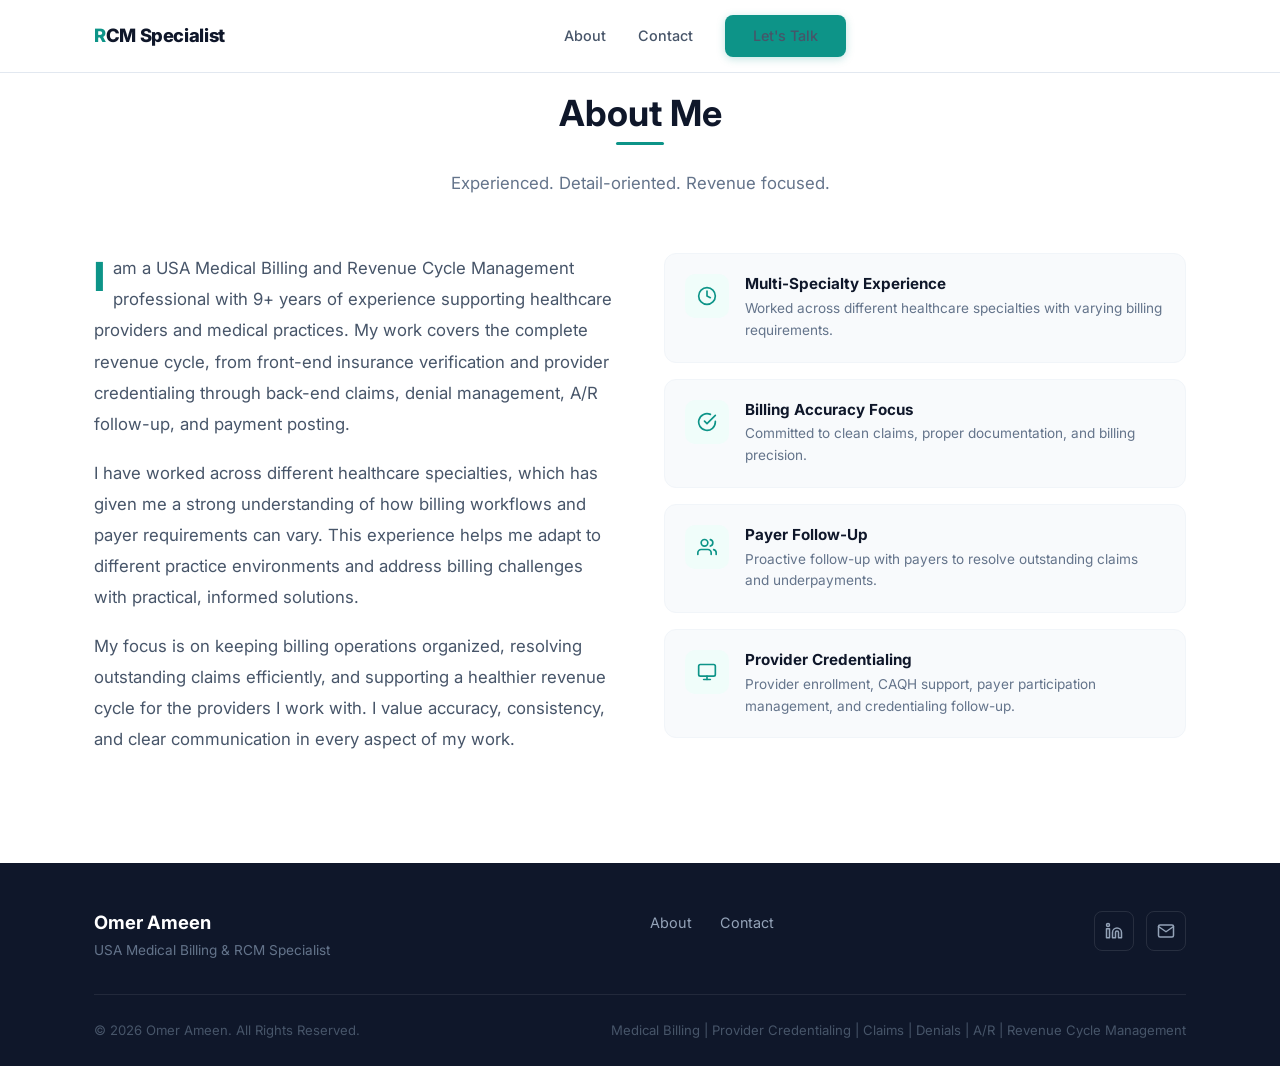
==== about.html @ 37699305 "Add files via upload" ====
<!DOCTYPE html>
<html lang="en">
<head>
    <meta charset="UTF-8">
    <meta name="viewport" content="width=device-width, initial-scale=1.0">

    <title>About | USA Medical Billing & RCM Specialist</title>

    <meta name="description" content="Experienced USA Medical Billing & RCM Specialist with 9+ years of experience in provider credentialing, claims management, denial management, A/R follow-up, payment posting, and revenue cycle operations.">

    <meta name="keywords" content="USA Medical Billing, Medical Billing Specialist, Revenue Cycle Management, RCM Specialist, Provider Credentialing, Medical Claims, Denial Management, A/R Follow-Up, Healthcare Revenue Cycle, Medical Billing Services, Remote Medical Billing Specialist">

    <meta name="author" content="Omer Ameen">

    <!-- Open Graph -->
    <meta property="og:title" content="About | USA Medical Billing & RCM Specialist | Omer Ameen">
    <meta property="og:description" content="Experienced USA Medical Billing & RCM Specialist with 9+ years of experience in provider credentialing, claims management, denial management, A/R follow-up, and revenue cycle operations.">
    <meta property="og:type" content="website">
    <!-- Update-Required: Replace with your actual website URL -->
    <meta property="og:url" content="[REPLACE THIS - YOUR WEBSITE URL]/about.html">
    <!-- Update-Required: Replace with your actual OG image URL -->
    <meta property="og:image" content="[REPLACE THIS - YOUR OG IMAGE URL]">

    <!-- Favicon Placeholder -->
    <link rel="icon" type="image/svg+xml" href="data:image/svg+xml,%3Csvg xmlns='http://www.w3.org/2000/svg' viewBox='0 0 32 32'%3E%3Crect width='32' height='32' rx='6' fill='%230d9488'/%3E%3Ctext x='16' y='22' text-anchor='middle' fill='white' font-family='Arial' font-weight='bold' font-size='18'%3ER%3C/text%3E%3C/svg%3E">

    <!-- Google Fonts -->
    <link rel="preconnect" href="https://fonts.googleapis.com">
    <link rel="preconnect" href="https://fonts.gstatic.com" crossorigin>
    <link href="https://fonts.googleapis.com/css2?family=Inter:wght@400;500;600;700;800&display=swap" rel="stylesheet">

    <!-- Stylesheet -->
    <link rel="stylesheet" href="styles.css">
</head>

<body>

<!-- ============================================
     NAVIGATION
     ============================================ -->
<nav class="navbar" role="navigation" aria-label="Main navigation">
    <div class="container navbar__inner">
        <a href="index.html" class="navbar__logo" aria-label="Home">
            <span>R</span>CM Specialist
        </a>

        <div class="navbar__links" id="navLinks" role="menubar">
            <a href="about.html" role="menuitem" class="active">About</a>
            <a href="contact.html" role="menuitem">Contact</a>
            <a href="contact.html" class="btn btn--primary btn--nav" role="menuitem">Let's Talk</a>
        </div>

        <button class="navbar__toggle" id="navToggle" aria-label="Toggle navigation menu" aria-expanded="false">
            <span></span>
            <span></span>
            <span></span>
        </button>

        <div class="navbar__overlay" id="navOverlay"></div>
    </div>
</nav>


<!-- ============================================
     ABOUT ME
     ============================================ -->
<section class="section section--alt" id="about">
    <div class="container">
        <div class="section-header">
            <h2>About Me</h2>
            <p>Experienced. Detail-oriented. Revenue focused.</p>
        </div>

        <div class="about__grid">
            <div class="about__content">
                <p>
                    I am a USA Medical Billing and Revenue Cycle Management professional with 9+ years of experience supporting healthcare providers and medical practices. My work covers the complete revenue cycle, from front-end insurance verification and provider credentialing through back-end claims, denial management, A/R follow-up, and payment posting.
                </p>
                <p>
                    I have worked across different healthcare specialties, which has given me a strong understanding of how billing workflows and payer requirements can vary. This experience helps me adapt to different practice environments and address billing challenges with practical, informed solutions.
                </p>
                <p>
                    My focus is on keeping billing operations organized, resolving outstanding claims efficiently, and supporting a healthier revenue cycle for the providers I work with. I value accuracy, consistency, and clear communication in every aspect of my work.
                </p>
            </div>

            <div class="about__highlights">
                <div class="about__highlight">
                    <div class="about__highlight-icon">
                        <svg viewBox="0 0 24 24" fill="none" stroke="currentColor" stroke-width="2" stroke-linecap="round" stroke-linejoin="round"><circle cx="12" cy="12" r="10"/><path d="M12 6v6l4 2"/></svg>
                    </div>
                    <div>
                        <h4>Multi-Specialty Experience</h4>
                        <p>Worked across different healthcare specialties with varying billing requirements.</p>
                    </div>
                </div>

                <div class="about__highlight">
                    <div class="about__highlight-icon">
                        <svg viewBox="0 0 24 24" fill="none" stroke="currentColor" stroke-width="2" stroke-linecap="round" stroke-linejoin="round"><path d="M22 11.08V12a10 10 0 1 1-5.93-9.14"/><polyline points="22 4 12 14.01 9 11.01"/></svg>
                    </div>
                    <div>
                        <h4>Billing Accuracy Focus</h4>
                        <p>Committed to clean claims, proper documentation, and billing precision.</p>
                    </div>
                </div>

                <div class="about__highlight">
                    <div class="about__highlight-icon">
                        <svg viewBox="0 0 24 24" fill="none" stroke="currentColor" stroke-width="2" stroke-linecap="round" stroke-linejoin="round"><path d="M17 21v-2a4 4 0 0 0-4-4H5a4 4 0 0 0-4 4v2"/><circle cx="9" cy="7" r="4"/><path d="M23 21v-2a4 4 0 0 0-3-3.87"/><path d="M16 3.13a4 4 0 0 1 0 7.75"/></svg>
                    </div>
                    <div>
                        <h4>Payer Follow-Up</h4>
                        <p>Proactive follow-up with payers to resolve outstanding claims and underpayments.</p>
                    </div>
                </div>

                <div class="about__highlight">
                    <div class="about__highlight-icon">
                        <svg viewBox="0 0 24 24" fill="none" stroke="currentColor" stroke-width="2" stroke-linecap="round" stroke-linejoin="round"><rect x="2" y="3" width="20" height="14" rx="2" ry="2"/><line x1="8" y1="21" x2="16" y2="21"/><line x1="12" y1="17" x2="12" y2="21"/></svg>
                    </div>
                    <div>
                        <h4>Provider Credentialing</h4>
                        <p>Provider enrollment, CAQH support, payer participation management, and credentialing follow-up.</p>
                    </div>
                </div>
            </div>
        </div>
    </div>
</section>


<!-- ============================================
     FOOTER
     ============================================ -->
<footer class="footer">
    <div class="container">
        <div class="footer__top">
            <div class="footer__brand">
                <h3>Omer Ameen</h3>
                <p>USA Medical Billing &amp; RCM Specialist</p>
            </div>

            <div class="footer__links">
                <a href="about.html">About</a>
                <a href="contact.html">Contact</a>
            </div>

            <div class="footer__social">
                <!-- Update-Required: Replace with your actual LinkedIn URL -->
                <a href="[REPLACE THIS - YOUR LINKEDIN URL]" aria-label="LinkedIn" target="_blank" rel="noopener noreferrer">
                    <svg viewBox="0 0 24 24" fill="none" stroke="currentColor" stroke-width="2" stroke-linecap="round" stroke-linejoin="round"><path d="M16 8a6 6 0 0 1 6 6v7h-4v-7a2 2 0 0 0-2-2 2 2 0 0 0-2 2v7h-4v-7a6 6 0 0 1 6-6z"/><rect x="2" y="9" width="4" height="12"/><circle cx="4" cy="4" r="2"/></svg>
                </a>
                <!-- Update-Required: Replace with your actual email address -->
                <a href="mailto:[REPLACE THIS - YOUR EMAIL]" aria-label="Email">
                    <svg viewBox="0 0 24 24" fill="none" stroke="currentColor" stroke-width="2" stroke-linecap="round" stroke-linejoin="round"><path d="M4 4h16c1.1 0 2 .9 2 2v12c0 1.1-.9 2-2 2H4c-1.1 0-2-.9-2-2V6c0-1.1.9-2 2-2z"/><polyline points="22,6 12,13 2,6"/></svg>
                </a>
            </div>
        </div>

        <div class="footer__bottom">
            <p>&copy; 2026 Omer Ameen. All Rights Reserved.</p>
            <p class="footer__keywords">Medical Billing | Provider Credentialing | Claims | Denials | A/R | Revenue Cycle Management</p>
        </div>
    </div>
</footer>


<!-- ============================================
     JAVASCRIPT
     ============================================ -->
<script>
    // --- Mobile Navigation ---
    const navToggle = document.getElementById('navToggle');
    const navLinks = document.getElementById('navLinks');
    const navOverlay = document.getElementById('navOverlay');

    function toggleNav() {
        const isActive = navLinks.classList.toggle('active');
        navToggle.classList.toggle('active');
        navOverlay.classList.toggle('active');
        navToggle.setAttribute('aria-expanded', isActive);
        document.body.style.overflow = isActive ? 'hidden' : '';
    }

    navToggle.addEventListener('click', toggleNav);
    navOverlay.addEventListener('click', toggleNav);

    navLinks.querySelectorAll('a').forEach(function(link) {
        link.addEventListener('click', function() {
            if (navLinks.classList.contains('active')) {
                toggleNav();
            }
        });
    });

    // --- Navbar scroll shadow ---
    var navbar = document.querySelector('.navbar');
    window.addEventListener('scroll', function() {
        if (window.scrollY > 10) {
            navbar.classList.add('scrolled');
        } else {
            navbar.classList.remove('scrolled');
        }
    });

    // --- Scroll animations ---
    var animateElements = document.querySelectorAll('.about__highlight');

    var observer = new IntersectionObserver(function(entries) {
        entries.forEach(function(entry) {
            if (entry.isIntersecting) {
                entry.target.style.opacity = '1';
                entry.target.style.transform = 'translateY(0)';
                observer.unobserve(entry.target);
            }
        });
    }, { threshold: 0.1, rootMargin: '0px 0px -40px 0px' });

    animateElements.forEach(function(el, i) {
        el.style.opacity = '0';
        el.style.transform = 'translateY(20px)';
        el.style.transition = 'opacity 0.5s ease ' + (i % 6) * 0.08 + 's, transform 0.5s ease ' + (i % 6) * 0.08 + 's';
        observer.observe(el);
    });
</script>

</body>
</html>
---- styles.css ----
/* ============================================
   USA Medical Billing & RCM Specialist
   Professional Portfolio Stylesheet
   ============================================ */

/* --- Reset & Base --- */
*,
*::before,
*::after {
  margin: 0;
  padding: 0;
  box-sizing: border-box;
}

html {
  scroll-behavior: smooth;
  scroll-padding-top: 80px;
}

body {
  font-family: 'Inter', -apple-system, BlinkMacSystemFont, 'Segoe UI', Roboto, Oxygen, Ubuntu, sans-serif;
  background: #fafbfc;
  color: #1e293b;
  line-height: 1.7;
  -webkit-font-smoothing: antialiased;
  -moz-osx-font-smoothing: grayscale;
}

img {
  max-width: 100%;
  display: block;
}

a {
  color: inherit;
  text-decoration: none;
}

ul {
  list-style: none;
}

/* --- Typography --- */
h1, h2, h3, h4 {
  color: #0f172a;
  line-height: 1.3;
  font-weight: 700;
}

h1 {
  font-size: clamp(2rem, 4vw, 3rem);
}

h2 {
  font-size: clamp(1.5rem, 3vw, 2.25rem);
}

h3 {
  font-size: clamp(1.05rem, 2vw, 1.2rem);
}

p {
  color: #475569;
  font-size: 1rem;
}

/* --- Layout --- */
.container {
  max-width: 1140px;
  margin: 0 auto;
  padding: 0 24px;
}

.section {
  padding: 90px 0;
}

.section--alt {
  background: #ffffff;
}

.section--light {
  background: #f1f5f9;
}

.section-header {
  text-align: center;
  margin-bottom: 56px;
}

.section-header h2 {
  margin-bottom: 12px;
  position: relative;
  display: inline-block;
}

.section-header h2::after {
  content: '';
  position: absolute;
  bottom: -8px;
  left: 50%;
  transform: translateX(-50%);
  width: 48px;
  height: 3px;
  background: #0d9488;
  border-radius: 2px;
}

.section-header p {
  max-width: 600px;
  margin: 20px auto 0;
  font-size: 1.05rem;
  color: #64748b;
}

/* --- Buttons --- */
.btn {
  display: inline-flex;
  align-items: center;
  gap: 8px;
  padding: 14px 28px;
  border-radius: 8px;
  font-weight: 600;
  font-size: 0.95rem;
  border: none;
  cursor: pointer;
  transition: all 0.25s ease;
  text-decoration: none;
  line-height: 1;
}

.btn:focus-visible {
  outline: 3px solid #0d9488;
  outline-offset: 2px;
}

.btn--primary {
  background: #0d9488;
  color: #ffffff;
  box-shadow: 0 2px 8px rgba(13, 148, 136, 0.25);
}

.btn--primary:hover {
  background: #0f766e;
  box-shadow: 0 4px 16px rgba(13, 148, 136, 0.35);
  transform: translateY(-1px);
}

.btn--outline {
  background: transparent;
  color: #0d9488;
  border: 2px solid #0d9488;
}

.btn--outline:hover {
  background: #0d9488;
  color: #ffffff;
  transform: translateY(-1px);
}

.btn--white {
  background: #ffffff;
  color: #0d9488;
  box-shadow: 0 2px 8px rgba(0, 0, 0, 0.08);
}

.btn--white:hover {
  background: #f0fdfa;
  transform: translateY(-1px);
}

.btn--white-outline {
  background: transparent;
  color: #ffffff;
  border: 2px solid rgba(255, 255, 255, 0.5);
}

.btn--white-outline:hover {
  background: rgba(255, 255, 255, 0.1);
  border-color: #ffffff;
}

/* ============================================
   NAVIGATION
   ============================================ */
.navbar {
  position: fixed;
  top: 0;
  left: 0;
  right: 0;
  z-index: 1000;
  background: rgba(255, 255, 255, 0.95);
  backdrop-filter: blur(12px);
  -webkit-backdrop-filter: blur(12px);
  border-bottom: 1px solid #e2e8f0;
  transition: box-shadow 0.3s ease;
}

.navbar.scrolled {
  box-shadow: 0 1px 12px rgba(0, 0, 0, 0.06);
}

.navbar__inner {
  display: flex;
  align-items: center;
  justify-content: space-between;
  height: 72px;
}

.navbar__logo {
  font-weight: 800;
  font-size: 1.15rem;
  color: #0f172a;
  letter-spacing: -0.02em;
}

.navbar__logo span {
  color: #0d9488;
}

.navbar__links {
  display: flex;
  align-items: center;
  gap: 32px;
}

.navbar__links a {
  font-size: 0.9rem;
  font-weight: 500;
  color: #475569;
  transition: color 0.2s ease;
  position: relative;
}

.navbar__links a::after {
  content: '';
  position: absolute;
  bottom: -4px;
  left: 0;
  width: 0;
  height: 2px;
  background: #0d9488;
  transition: width 0.25s ease;
  border-radius: 1px;
}

.navbar__links a:hover {
  color: #0d9488;
}

.navbar__links a:hover::after {
  width: 100%;
}

.navbar__cta {
  margin-left: 8px;
}

/* Mobile Menu Toggle */
.navbar__toggle {
  display: none;
  flex-direction: column;
  gap: 5px;
  background: none;
  border: none;
  cursor: pointer;
  padding: 8px;
  z-index: 1001;
}

.navbar__toggle span {
  display: block;
  width: 24px;
  height: 2.5px;
  background: #1e293b;
  border-radius: 2px;
  transition: all 0.3s ease;
  transform-origin: center;
}

.navbar__toggle.active span:nth-child(1) {
  transform: rotate(45deg) translate(5px, 5px);
}

.navbar__toggle.active span:nth-child(2) {
  opacity: 0;
}

.navbar__toggle.active span:nth-child(3) {
  transform: rotate(-45deg) translate(5px, -5px);
}

/* ============================================
   HERO
   ============================================ */
.hero {
  padding: 140px 0 100px;
  background: linear-gradient(170deg, #f0fdfa 0%, #fafbfc 50%, #ffffff 100%);
  position: relative;
  overflow: hidden;
}

.hero::before {
  content: '';
  position: absolute;
  top: -200px;
  right: -200px;
  width: 500px;
  height: 500px;
  background: radial-gradient(circle, rgba(13, 148, 136, 0.05) 0%, transparent 70%);
  border-radius: 50%;
  pointer-events: none;
}

.hero__grid {
  display: grid;
  grid-template-columns: 1.2fr 1fr;
  gap: 64px;
  align-items: center;
}

.hero__badge {
  display: inline-flex;
  align-items: center;
  gap: 8px;
  padding: 8px 16px;
  background: rgba(13, 148, 136, 0.08);
  border: 1px solid rgba(13, 148, 136, 0.15);
  border-radius: 100px;
  font-size: 0.8rem;
  font-weight: 600;
  color: #0d9488;
  text-transform: uppercase;
  letter-spacing: 0.05em;
  margin-bottom: 24px;
}

.hero__badge svg {
  width: 14px;
  height: 14px;
}

.hero h1 {
  margin-bottom: 20px;
  letter-spacing: -0.02em;
}

.hero h1 span {
  color: #0d9488;
}

.hero__subtitle {
  font-size: 1.1rem;
  color: #64748b;
  max-width: 540px;
  margin-bottom: 32px;
  line-height: 1.8;
}

.hero__actions {
  display: flex;
  gap: 14px;
  flex-wrap: wrap;
  margin-bottom: 28px;
}

.hero__credibility {
  display: flex;
  align-items: center;
  gap: 8px;
  font-size: 0.85rem;
  color: #94a3b8;
  font-weight: 500;
}

.hero__credibility span {
  width: 4px;
  height: 4px;
  background: #cbd5e1;
  border-radius: 50%;
}

/* Hero Expertise Card */
.hero__card {
  background: #ffffff;
  border: 1px solid #e2e8f0;
  border-radius: 16px;
  padding: 36px;
  box-shadow: 0 8px 32px rgba(0, 0, 0, 0.06);
  position: relative;
}

.hero__card::before {
  content: '';
  position: absolute;
  top: 0;
  left: 0;
  right: 0;
  height: 4px;
  background: linear-gradient(90deg, #0d9488, #06b6d4);
  border-radius: 16px 16px 0 0;
}

.hero__card-header {
  display: flex;
  align-items: center;
  gap: 16px;
  margin-bottom: 24px;
  padding-bottom: 20px;
  border-bottom: 1px solid #f1f5f9;
}

.hero__card-icon {
  width: 48px;
  height: 48px;
  background: #f0fdfa;
  border-radius: 12px;
  display: flex;
  align-items: center;
  justify-content: center;
  color: #0d9488;
  flex-shrink: 0;
}

.hero__card-icon svg {
  width: 24px;
  height: 24px;
}

.hero__card-title {
  font-size: 1.1rem;
  font-weight: 700;
  color: #0f172a;
}

.hero__card-subtitle {
  font-size: 0.8rem;
  color: #94a3b8;
  font-weight: 500;
}

.hero__card-stats {
  display: grid;
  grid-template-columns: 1fr 1fr;
  gap: 12px;
  margin-bottom: 24px;
}

.hero__stat {
  background: #f8fafc;
  border-radius: 10px;
  padding: 16px;
  text-align: center;
}

.hero__stat-value {
  font-size: 1.5rem;
  font-weight: 800;
  color: #0d9488;
  line-height: 1;
  margin-bottom: 4px;
}

.hero__stat-label {
  font-size: 0.75rem;
  color: #94a3b8;
  font-weight: 500;
  text-transform: uppercase;
  letter-spacing: 0.04em;
}

.hero__card-areas {
  margin-top: 4px;
}

.hero__card-areas h4 {
  font-size: 0.8rem;
  text-transform: uppercase;
  letter-spacing: 0.06em;
  color: #94a3b8;
  font-weight: 600;
  margin-bottom: 12px;
}

.hero__tags {
  display: flex;
  flex-wrap: wrap;
  gap: 8px;
}

.hero__tag {
  padding: 6px 14px;
  background: #f0fdfa;
  border: 1px solid #ccfbf1;
  border-radius: 100px;
  font-size: 0.8rem;
  font-weight: 500;
  color: #0f766e;
}

/* ============================================
   ABOUT
   ============================================ */
.about__grid {
  display: grid;
  grid-template-columns: 1fr 1fr;
  gap: 48px;
  align-items: start;
}

.about__content p {
  margin-bottom: 18px;
  font-size: 1.05rem;
  line-height: 1.85;
}

.about__content p:first-of-type::first-letter {
  font-size: 2.5rem;
  font-weight: 800;
  color: #0d9488;
  float: left;
  margin-right: 8px;
  line-height: 1;
  margin-top: 4px;
}

.about__highlights {
  display: grid;
  gap: 16px;
}

.about__highlight {
  display: flex;
  gap: 16px;
  padding: 20px;
  background: #f8fafc;
  border: 1px solid #f1f5f9;
  border-radius: 12px;
  transition: all 0.25s ease;
}

.about__highlight:hover {
  border-color: #ccfbf1;
  background: #f0fdfa;
  transform: translateX(4px);
}

.about__highlight-icon {
  width: 44px;
  height: 44px;
  background: #f0fdfa;
  border-radius: 10px;
  display: flex;
  align-items: center;
  justify-content: center;
  color: #0d9488;
  flex-shrink: 0;
}

.about__highlight-icon svg {
  width: 20px;
  height: 20px;
}

.about__highlight h4 {
  font-size: 0.95rem;
  margin-bottom: 4px;
  color: #0f172a;
}

.about__highlight p {
  font-size: 0.85rem;
  color: #64748b;
  line-height: 1.6;
}

/* ============================================
   CORE EXPERTISE
   ============================================ */
.expertise__grid {
  display: grid;
  grid-template-columns: repeat(3, 1fr);
  gap: 20px;
}

.expertise__card {
  background: #ffffff;
  border: 1px solid #e2e8f0;
  border-radius: 14px;
  padding: 32px 28px;
  transition: all 0.3s ease;
  position: relative;
  overflow: hidden;
}

.expertise__card::before {
  content: '';
  position: absolute;
  top: 0;
  left: 0;
  right: 0;
  height: 3px;
  background: #0d9488;
  transform: scaleX(0);
  transition: transform 0.3s ease;
  transform-origin: left;
}

.expertise__card:hover {
  border-color: #ccfbf1;
  box-shadow: 0 8px 24px rgba(13, 148, 136, 0.08);
  transform: translateY(-4px);
}

.expertise__card:hover::before {
  transform: scaleX(1);
}

.expertise__card-icon {
  width: 52px;
  height: 52px;
  background: #f0fdfa;
  border-radius: 12px;
  display: flex;
  align-items: center;
  justify-content: center;
  color: #0d9488;
  margin-bottom: 20px;
}

.expertise__card-icon svg {
  width: 24px;
  height: 24px;
}

.expertise__card h3 {
  margin-bottom: 10px;
  font-weight: 700;
  color: #0f172a;
}

.expertise__card p {
  font-size: 0.9rem;
  color: #64748b;
  line-height: 1.7;
}

/* ============================================
   HOW I CAN HELP
   ============================================ */
.help__grid {
  display: grid;
  grid-template-columns: repeat(auto-fit, minmax(300px, 1fr));
  gap: 20px;
}

.help__card {
  display: flex;
  align-items: flex-start;
  gap: 18px;
  padding: 28px;
  background: #f8fafc;
  border: 1px solid #f1f5f9;
  border-radius: 14px;
  transition: all 0.25s ease;
}

.help__card:hover {
  background: #ffffff;
  border-color: #ccfbf1;
  box-shadow: 0 4px 16px rgba(0, 0, 0, 0.04);
  transform: translateY(-2px);
}

.help__card-number {
  width: 36px;
  height: 36px;
  background: #0d9488;
  color: #ffffff;
  border-radius: 8px;
  display: flex;
  align-items: center;
  justify-content: center;
  font-size: 0.85rem;
  font-weight: 700;
  flex-shrink: 0;
}

.help__card h3 {
  font-size: 1rem;
  margin-bottom: 6px;
  color: #0f172a;
}

.help__card p {
  font-size: 0.88rem;
  color: #64748b;
  line-height: 1.65;
}

/* ============================================
   RCM PROCESS
   ============================================ */
.process__flow {
  display: flex;
  align-items: stretch;
  gap: 0;
  overflow-x: auto;
  padding: 20px 0;
  -webkit-overflow-scrolling: touch;
}

.process__step {
  flex: 1;
  min-width: 140px;
  text-align: center;
  padding: 24px 16px;
  position: relative;
}

.process__step-num {
  width: 44px;
  height: 44px;
  background: #0d9488;
  color: #ffffff;
  border-radius: 50%;
  display: flex;
  align-items: center;
  justify-content: center;
  font-size: 0.85rem;
  font-weight: 700;
  margin: 0 auto 14px;
  position: relative;
  z-index: 2;
}

.process__step h4 {
  font-size: 0.88rem;
  font-weight: 600;
  color: #0f172a;
  margin-bottom: 6px;
}

.process__step p {
  font-size: 0.78rem;
  color: #94a3b8;
}

.process__arrow {
  display: flex;
  align-items: center;
  padding: 0 4px;
  color: #cbd5e1;
  font-size: 1.2rem;
  flex-shrink: 0;
}

.process__note {
  text-align: center;
  margin-top: 40px;
  padding: 24px 32px;
  background: #f0fdfa;
  border: 1px solid #ccfbf1;
  border-radius: 12px;
}

.process__note p {
  font-size: 0.95rem;
  color: #0f766e;
  font-weight: 500;
}

/* ============================================
   EXPERIENCE
   ============================================ */
.experience__card {
  background: #ffffff;
  border: 1px solid #e2e8f0;
  border-radius: 16px;
  padding: 48px;
  border-left: 4px solid #0d9488;
  box-shadow: 0 2px 12px rgba(0, 0, 0, 0.03);
}

.experience__role {
  font-size: 1.3rem;
  font-weight: 700;
  color: #0d9488;
  margin-bottom: 8px;
}

.experience__duration {
  font-size: 0.9rem;
  color: #94a3b8;
  font-weight: 500;
  margin-bottom: 20px;
}

.experience__desc {
  font-size: 1.05rem;
  color: #475569;
  margin-bottom: 28px;
  line-height: 1.8;
}

.experience__skills {
  display: flex;
  flex-wrap: wrap;
  gap: 10px;
}

.experience__skill {
  padding: 8px 18px;
  background: #f0fdfa;
  border: 1px solid #ccfbf1;
  border-radius: 100px;
  font-size: 0.85rem;
  font-weight: 500;
  color: #0f766e;
  transition: all 0.2s ease;
}

.experience__skill:hover {
  background: #0d9488;
  color: #ffffff;
  border-color: #0d9488;
}

/* ============================================
   WHY WORK WITH ME
   ============================================ */
.why__grid {
  display: grid;
  grid-template-columns: repeat(3, 1fr);
  gap: 20px;
}

.why__card {
  text-align: center;
  padding: 36px 28px;
  background: #ffffff;
  border: 1px solid #e2e8f0;
  border-radius: 14px;
  transition: all 0.25s ease;
}

.why__card:hover {
  transform: translateY(-4px);
  box-shadow: 0 8px 24px rgba(0, 0, 0, 0.06);
  border-color: #ccfbf1;
}

.why__card-icon {
  width: 56px;
  height: 56px;
  background: #f0fdfa;
  border-radius: 14px;
  display: flex;
  align-items: center;
  justify-content: center;
  color: #0d9488;
  margin: 0 auto 20px;
}

.why__card-icon svg {
  width: 26px;
  height: 26px;
}

.why__card h3 {
  font-size: 1rem;
  margin-bottom: 8px;
  color: #0f172a;
}

.why__card p {
  font-size: 0.88rem;
  color: #64748b;
  line-height: 1.65;
}

/* ============================================
   SERVICES FOR PROVIDERS
   ============================================ */
.providers__grid {
  display: grid;
  grid-template-columns: 1.1fr 1fr;
  gap: 48px;
  align-items: start;
}

.providers__list {
  display: grid;
  gap: 12px;
}

.providers__item {
  display: flex;
  align-items: center;
  gap: 14px;
  padding: 14px 18px;
  background: #f8fafc;
  border: 1px solid #f1f5f9;
  border-radius: 10px;
  transition: all 0.2s ease;
}

.providers__item:hover {
  background: #f0fdfa;
  border-color: #ccfbf1;
}

.providers__item-check {
  width: 28px;
  height: 28px;
  background: #f0fdfa;
  border-radius: 6px;
  display: flex;
  align-items: center;
  justify-content: center;
  color: #0d9488;
  flex-shrink: 0;
}

.providers__item-check svg {
  width: 16px;
  height: 16px;
}

.providers__item span {
  font-size: 0.95rem;
  font-weight: 500;
  color: #334155;
}

.providers__cta {
  margin-top: 32px;
}

.providers__info {
  padding: 40px;
  background: #f0fdfa;
  border: 1px solid #ccfbf1;
  border-radius: 16px;
}

.providers__info h3 {
  font-size: 1.3rem;
  margin-bottom: 16px;
  color: #0f172a;
}

.providers__info p {
  font-size: 1rem;
  line-height: 1.8;
  margin-bottom: 24px;
  color: #475569;
}

.providers__info-features {
  display: grid;
  gap: 14px;
}

.providers__info-feature {
  display: flex;
  align-items: center;
  gap: 12px;
  font-size: 0.9rem;
  color: #334155;
  font-weight: 500;
}

.providers__info-feature svg {
  width: 18px;
  height: 18px;
  color: #0d9488;
  flex-shrink: 0;
}

/* ============================================
   REMOTE WORK
   ============================================ */
.remote {
  background: linear-gradient(135deg, #0f172a 0%, #1e293b 100%);
  color: #ffffff;
}

.remote .section-header h2 {
  color: #ffffff;
}

.remote .section-header h2::after {
  background: #2dd4bf;
}

.remote .section-header p {
  color: #94a3b8;
}

.remote__content {
  max-width: 720px;
  margin: 0 auto;
  text-align: center;
}

.remote__content p {
  font-size: 1.1rem;
  color: #cbd5e1;
  line-height: 1.85;
  margin-bottom: 32px;
}

.remote__roles {
  display: flex;
  flex-wrap: wrap;
  justify-content: center;
  gap: 10px;
  margin-bottom: 36px;
}

.remote__role {
  padding: 8px 20px;
  background: rgba(255, 255, 255, 0.06);
  border: 1px solid rgba(255, 255, 255, 0.1);
  border-radius: 100px;
  font-size: 0.85rem;
  font-weight: 500;
  color: #e2e8f0;
  transition: all 0.2s ease;
}

.remote__role:hover {
  background: rgba(45, 212, 191, 0.15);
  border-color: rgba(45, 212, 191, 0.3);
}

/* ============================================
   CONTACT
   ============================================ */
.contact__grid {
  display: grid;
  grid-template-columns: 1fr 1.2fr;
  gap: 48px;
  align-items: start;
}

.contact__info h3 {
  font-size: 1.3rem;
  margin-bottom: 16px;
}

.contact__info > p {
  font-size: 1rem;
  line-height: 1.8;
  margin-bottom: 28px;
  color: #475569;
}

.contact__details {
  display: grid;
  gap: 16px;
  margin-bottom: 32px;
}

.contact__detail {
  display: flex;
  align-items: center;
  gap: 14px;
}

.contact__detail-icon {
  width: 44px;
  height: 44px;
  background: #f0fdfa;
  border-radius: 10px;
  display: flex;
  align-items: center;
  justify-content: center;
  color: #0d9488;
  flex-shrink: 0;
}

.contact__detail-icon svg {
  width: 20px;
  height: 20px;
}

.contact__detail-text {
  font-size: 0.9rem;
}

.contact__detail-label {
  color: #94a3b8;
  font-size: 0.8rem;
  font-weight: 500;
  text-transform: uppercase;
  letter-spacing: 0.04em;
  margin-bottom: 2px;
}

.contact__detail-value {
  color: #334155;
  font-weight: 500;
}

.contact__form {
  background: #ffffff;
  border: 1px solid #e2e8f0;
  border-radius: 16px;
  padding: 40px;
  box-shadow: 0 4px 20px rgba(0, 0, 0, 0.04);
}

.contact__form h3 {
  font-size: 1.2rem;
  margin-bottom: 24px;
}

.form__group {
  margin-bottom: 18px;
}

.form__group label {
  display: block;
  font-size: 0.85rem;
  font-weight: 600;
  color: #334155;
  margin-bottom: 6px;
}

.form__group input,
.form__group select,
.form__group textarea {
  width: 100%;
  padding: 12px 16px;
  border: 1px solid #e2e8f0;
  border-radius: 8px;
  font-size: 0.95rem;
  font-family: inherit;
  color: #1e293b;
  background: #f8fafc;
  transition: all 0.2s ease;
  outline: none;
}

.form__group input:focus,
.form__group select:focus,
.form__group textarea:focus {
  border-color: #0d9488;
  background: #ffffff;
  box-shadow: 0 0 0 3px rgba(13, 148, 136, 0.1);
}

.form__group input::placeholder,
.form__group textarea::placeholder {
  color: #94a3b8;
}

.form__group textarea {
  resize: vertical;
  min-height: 110px;
}

.form__group select {
  appearance: none;
  background-image: url("data:image/svg+xml,%3Csvg xmlns='http://www.w3.org/2000/svg' width='16' height='16' viewBox='0 0 24 24' fill='none' stroke='%2394a3b8' stroke-width='2' stroke-linecap='round' stroke-linejoin='round'%3E%3Cpolyline points='6 9 12 15 18 9'%3E%3C/polyline%3E%3C/svg%3E");
  background-repeat: no-repeat;
  background-position: right 14px center;
  padding-right: 40px;
}

.form__row {
  display: grid;
  grid-template-columns: 1fr 1fr;
  gap: 16px;
}

.form__submit {
  width: 100%;
  margin-top: 8px;
  padding: 15px 28px;
}

/* ============================================
   FOOTER
   ============================================ */
.footer {
  background: #0f172a;
  color: #94a3b8;
  padding: 48px 0 24px;
}

.footer__top {
  display: flex;
  justify-content: space-between;
  align-items: start;
  padding-bottom: 32px;
  border-bottom: 1px solid rgba(255, 255, 255, 0.08);
  margin-bottom: 24px;
}

.footer__brand h3 {
  color: #ffffff;
  font-size: 1.15rem;
  margin-bottom: 4px;
}

.footer__brand p {
  color: #64748b;
  font-size: 0.85rem;
}

.footer__links {
  display: flex;
  gap: 28px;
}

.footer__links a {
  font-size: 0.9rem;
  color: #94a3b8;
  transition: color 0.2s ease;
}

.footer__links a:hover {
  color: #2dd4bf;
}

.footer__social {
  display: flex;
  gap: 12px;
}

.footer__social a {
  width: 40px;
  height: 40px;
  border-radius: 8px;
  border: 1px solid rgba(255, 255, 255, 0.1);
  display: flex;
  align-items: center;
  justify-content: center;
  color: #94a3b8;
  transition: all 0.2s ease;
}

.footer__social a:hover {
  background: #0d9488;
  border-color: #0d9488;
  color: #ffffff;
}

.footer__social a svg {
  width: 18px;
  height: 18px;
}

.footer__bottom {
  display: flex;
  justify-content: space-between;
  align-items: center;
}

.footer__bottom p {
  font-size: 0.82rem;
  color: #475569;
}

.footer__keywords {
  font-size: 0.78rem;
  color: #334155;
}

/* ============================================
   RESPONSIVE - Tablet
   ============================================ */
@media (max-width: 968px) {
  .hero__grid {
    grid-template-columns: 1fr;
    gap: 40px;
  }

  .hero__card {
    max-width: 480px;
  }

  .about__grid {
    grid-template-columns: 1fr;
    gap: 36px;
  }

  .expertise__grid {
    grid-template-columns: repeat(2, 1fr);
  }

  .providers__grid {
    grid-template-columns: 1fr;
    gap: 36px;
  }

  .contact__grid {
    grid-template-columns: 1fr;
    gap: 36px;
  }

  .why__grid {
    grid-template-columns: repeat(2, 1fr);
  }
}

/* ============================================
   RESPONSIVE - Mobile
   ============================================ */
@media (max-width: 680px) {
  .section {
    padding: 64px 0;
  }

  .container {
    padding: 0 18px;
  }

  /* Navbar Mobile */
  .navbar__links {
    position: fixed;
    top: 0;
    right: -100%;
    width: 280px;
    height: 100vh;
    background: #ffffff;
    flex-direction: column;
    justify-content: center;
    gap: 24px;
    padding: 32px;
    box-shadow: -4px 0 24px rgba(0, 0, 0, 0.1);
    transition: right 0.35s ease;
    z-index: 1000;
  }

  .navbar__links.active {
    right: 0;
  }

  .navbar__links a {
    font-size: 1.05rem;
  }

  .navbar__cta {
    margin-left: 0;
  }

  .navbar__toggle {
    display: flex;
  }

  .navbar__overlay {
    position: fixed;
    inset: 0;
    background: rgba(0, 0, 0, 0.4);
    z-index: 999;
    opacity: 0;
    pointer-events: none;
    transition: opacity 0.3s ease;
  }

  .navbar__overlay.active {
    opacity: 1;
    pointer-events: auto;
  }

  /* Hero Mobile */
  .hero {
    padding: 120px 0 64px;
  }

  .hero h1 {
    font-size: 1.85rem;
  }

  .hero__subtitle {
    font-size: 1rem;
  }

  .hero__card {
    padding: 28px;
  }

  .hero__card-stats {
    grid-template-columns: 1fr 1fr;
  }

  /* Expertise Mobile */
  .expertise__grid {
    grid-template-columns: 1fr;
  }

  /* Help Mobile */
  .help__grid {
    grid-template-columns: 1fr;
  }

  /* Process Mobile */
  .process__flow {
    flex-direction: column;
    align-items: center;
  }

  .process__arrow {
    transform: rotate(90deg);
    padding: 4px 0;
  }

  /* Why Mobile */
  .why__grid {
    grid-template-columns: 1fr;
  }

  /* Experience Mobile */
  .experience__card {
    padding: 28px;
  }

  /* Contact Mobile */
  .form__row {
    grid-template-columns: 1fr;
  }

  .contact__form {
    padding: 28px;
  }

  /* Footer Mobile */
  .footer__top {
    flex-direction: column;
    gap: 24px;
  }

  .footer__bottom {
    flex-direction: column;
    gap: 12px;
    text-align: center;
  }
}

/* ============================================
   ANIMATIONS
   ============================================ */
@keyframes fadeInUp {
  from {
    opacity: 0;
    transform: translateY(24px);
  }
  to {
    opacity: 1;
    transform: translateY(0);
  }
}

.animate-on-scroll {
  opacity: 0;
  transform: translateY(24px);
  transition: opacity 0.6s ease, transform 0.6s ease;
}

.animate-on-scroll.visible {
  opacity: 1;
  transform: translateY(0);
}

/* Reduced motion preference */
@media (prefers-reduced-motion: reduce) {
  html {
    scroll-behavior: auto;
  }

  .animate-on-scroll {
    opacity: 1;
    transform: none;
    transition: none;
  }

  .expertise__card,
  .help__card,
  .why__card,
  .about__highlight,
  .btn,
  .experience__skill,
  .hero__tag {
    transition: none;
  }

  .expertise__card:hover,
  .help__card:hover,
  .why__card:hover,
  .about__highlight:hover,
  .btn:hover,
  .experience__skill:hover {
    transform: none;
  }
}
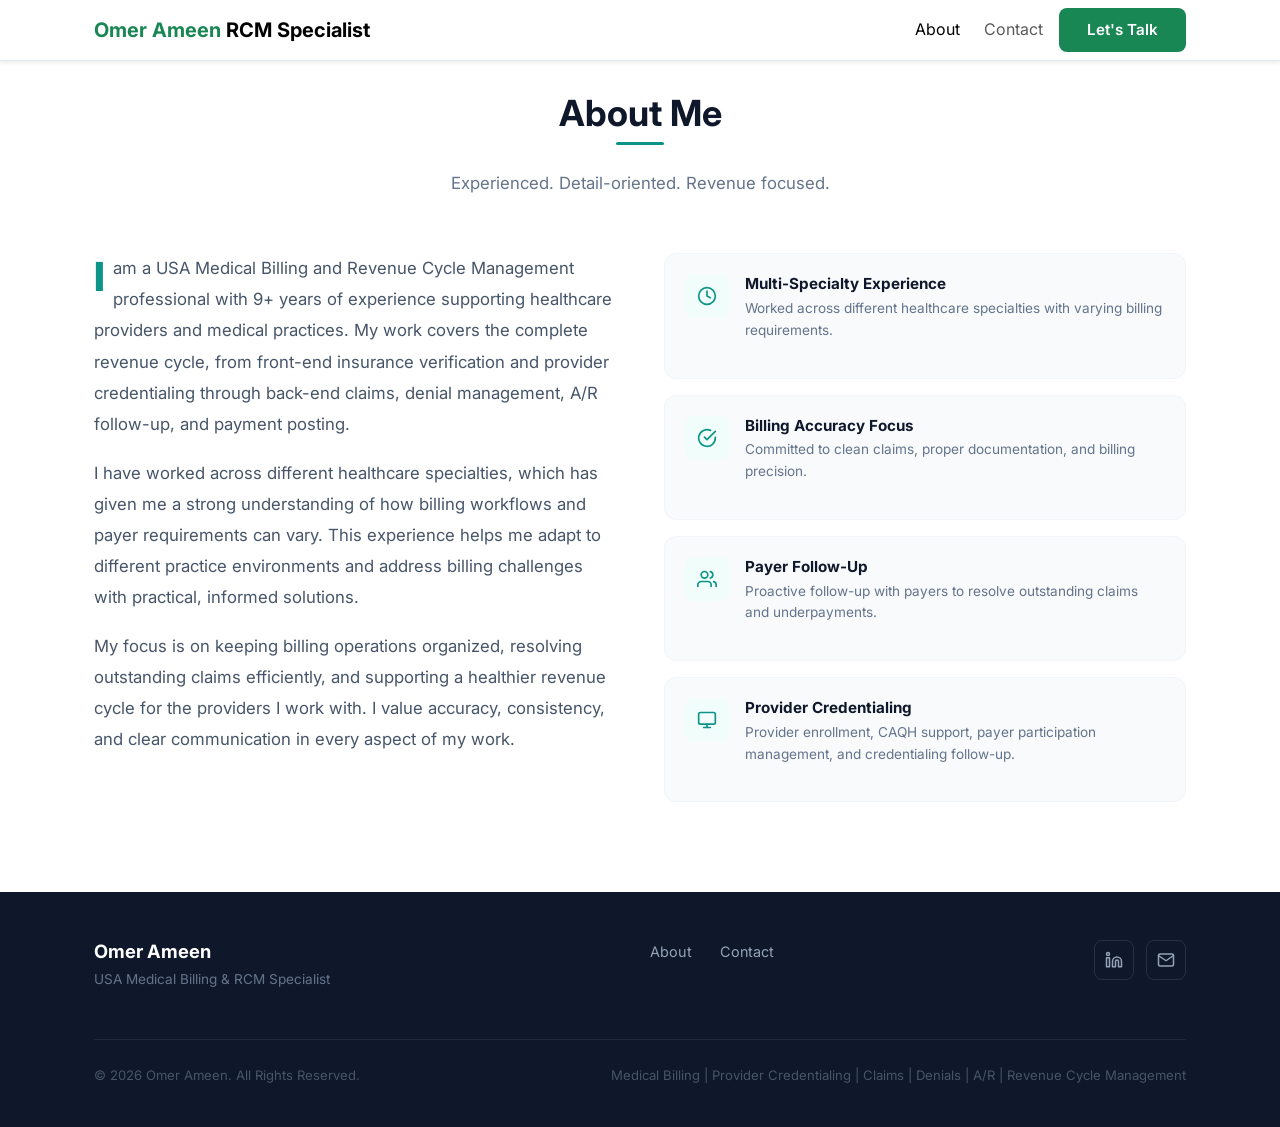
==== commit 7a85ef7b: "Add files via upload" ====
--- a/about.html
+++ b/about.html
@@ -29,6 +29,9 @@
     <link rel="preconnect" href="https://fonts.gstatic.com" crossorigin>
     <link href="https://fonts.googleapis.com/css2?family=Inter:wght@400;500;600;700;800&display=swap" rel="stylesheet">
 
+    <!-- Bootstrap CSS -->
+    <link href="https://cdn.jsdelivr.net/npm/bootstrap@5.3.3/dist/css/bootstrap.min.css" rel="stylesheet">
+
     <!-- Stylesheet -->
     <link rel="stylesheet" href="styles.css">
 </head>
@@ -38,25 +41,29 @@
 <!-- ============================================
      NAVIGATION
      ============================================ -->
-<nav class="navbar" role="navigation" aria-label="Main navigation">
-    <div class="container navbar__inner">
-        <a href="index.html" class="navbar__logo" aria-label="Home">
-            <span>R</span>CM Specialist
+<nav class="navbar navbar-expand-lg navbar-light bg-white fixed-top shadow-sm" role="navigation" aria-label="Main navigation">
+    <div class="container">
+        <a href="index.html" class="navbar-brand fw-bold" aria-label="Home">
+            <span class="text-success">Omer Ameen</span> RCM Specialist
         </a>
 
-        <div class="navbar__links" id="navLinks" role="menubar">
-            <a href="about.html" role="menuitem" class="active">About</a>
-            <a href="contact.html" role="menuitem">Contact</a>
-            <a href="contact.html" class="btn btn--primary btn--nav" role="menuitem">Let's Talk</a>
-        </div>
-
-        <button class="navbar__toggle" id="navToggle" aria-label="Toggle navigation menu" aria-expanded="false">
-            <span></span>
-            <span></span>
-            <span></span>
+        <button class="navbar-toggler" type="button" data-bs-toggle="collapse" data-bs-target="#navLinks" aria-controls="navLinks" aria-expanded="false" aria-label="Toggle navigation menu">
+            <span class="navbar-toggler-icon"></span>
         </button>
 
-        <div class="navbar__overlay" id="navOverlay"></div>
+        <div class="collapse navbar-collapse justify-content-end" id="navLinks">
+            <ul class="navbar-nav align-items-center gap-2">
+                <li class="nav-item">
+                    <a href="about.html" class="nav-link active" aria-current="page">About</a>
+                </li>
+                <li class="nav-item">
+                    <a href="contact.html" class="nav-link">Contact</a>
+                </li>
+                <li class="nav-item">
+                    <a href="contact.html" class="btn btn-success">Let's Talk</a>
+                </li>
+            </ul>
+        </div>
     </div>
 </nav>
 
@@ -169,41 +176,8 @@
 <!-- ============================================
      JAVASCRIPT
      ============================================ -->
+<script src="https://cdn.jsdelivr.net/npm/bootstrap@5.3.3/dist/js/bootstrap.bundle.min.js"></script>
 <script>
-    // --- Mobile Navigation ---
-    const navToggle = document.getElementById('navToggle');
-    const navLinks = document.getElementById('navLinks');
-    const navOverlay = document.getElementById('navOverlay');
-
-    function toggleNav() {
-        const isActive = navLinks.classList.toggle('active');
-        navToggle.classList.toggle('active');
-        navOverlay.classList.toggle('active');
-        navToggle.setAttribute('aria-expanded', isActive);
-        document.body.style.overflow = isActive ? 'hidden' : '';
-    }
-
-    navToggle.addEventListener('click', toggleNav);
-    navOverlay.addEventListener('click', toggleNav);
-
-    navLinks.querySelectorAll('a').forEach(function(link) {
-        link.addEventListener('click', function() {
-            if (navLinks.classList.contains('active')) {
-                toggleNav();
-            }
-        });
-    });
-
-    // --- Navbar scroll shadow ---
-    var navbar = document.querySelector('.navbar');
-    window.addEventListener('scroll', function() {
-        if (window.scrollY > 10) {
-            navbar.classList.add('scrolled');
-        } else {
-            navbar.classList.remove('scrolled');
-        }
-    });
-
     // --- Scroll animations ---
     var animateElements = document.querySelectorAll('.about__highlight');
 
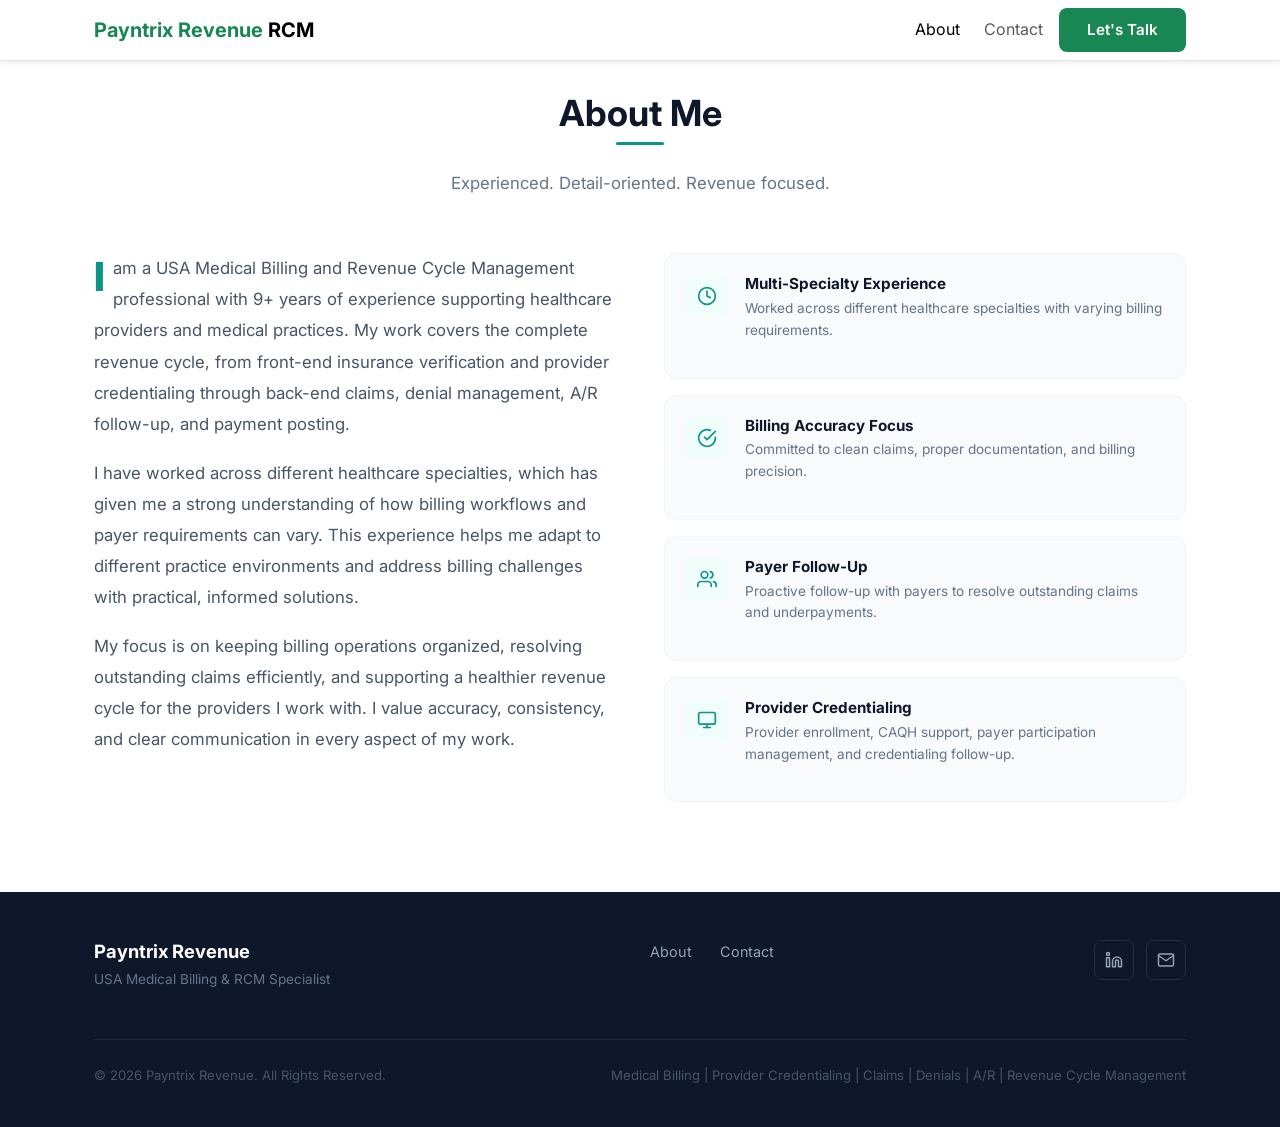
==== commit d762fb71: "Add files via upload" ====
--- a/about.html
+++ b/about.html
@@ -10,10 +10,10 @@
 
     <meta name="keywords" content="USA Medical Billing, Medical Billing Specialist, Revenue Cycle Management, RCM Specialist, Provider Credentialing, Medical Claims, Denial Management, A/R Follow-Up, Healthcare Revenue Cycle, Medical Billing Services, Remote Medical Billing Specialist">
 
-    <meta name="author" content="Omer Ameen">
+    <meta name="author" content="Payntrix Revenue">
 
     <!-- Open Graph -->
-    <meta property="og:title" content="About | USA Medical Billing & RCM Specialist | Omer Ameen">
+    <meta property="og:title" content="About | USA Medical Billing & RCM Specialist | Payntrix Revenue">
     <meta property="og:description" content="Experienced USA Medical Billing & RCM Specialist with 9+ years of experience in provider credentialing, claims management, denial management, A/R follow-up, and revenue cycle operations.">
     <meta property="og:type" content="website">
     <!-- Update-Required: Replace with your actual website URL -->
@@ -44,7 +44,7 @@
 <nav class="navbar navbar-expand-lg navbar-light bg-white fixed-top shadow-sm" role="navigation" aria-label="Main navigation">
     <div class="container">
         <a href="index.html" class="navbar-brand fw-bold" aria-label="Home">
-            <span class="text-success">Omer Ameen</span> RCM Specialist
+            <span class="text-success">Payntrix Revenue</span> RCM
         </a>
 
         <button class="navbar-toggler" type="button" data-bs-toggle="collapse" data-bs-target="#navLinks" aria-controls="navLinks" aria-expanded="false" aria-label="Toggle navigation menu">
@@ -144,7 +144,7 @@
     <div class="container">
         <div class="footer__top">
             <div class="footer__brand">
-                <h3>Omer Ameen</h3>
+                <h3>Payntrix Revenue</h3>
                 <p>USA Medical Billing &amp; RCM Specialist</p>
             </div>
 
@@ -166,7 +166,7 @@
         </div>
 
         <div class="footer__bottom">
-            <p>&copy; 2026 Omer Ameen. All Rights Reserved.</p>
+            <p>&copy; 2026 Payntrix Revenue. All Rights Reserved.</p>
             <p class="footer__keywords">Medical Billing | Provider Credentialing | Claims | Denials | A/R | Revenue Cycle Management</p>
         </div>
     </div>
